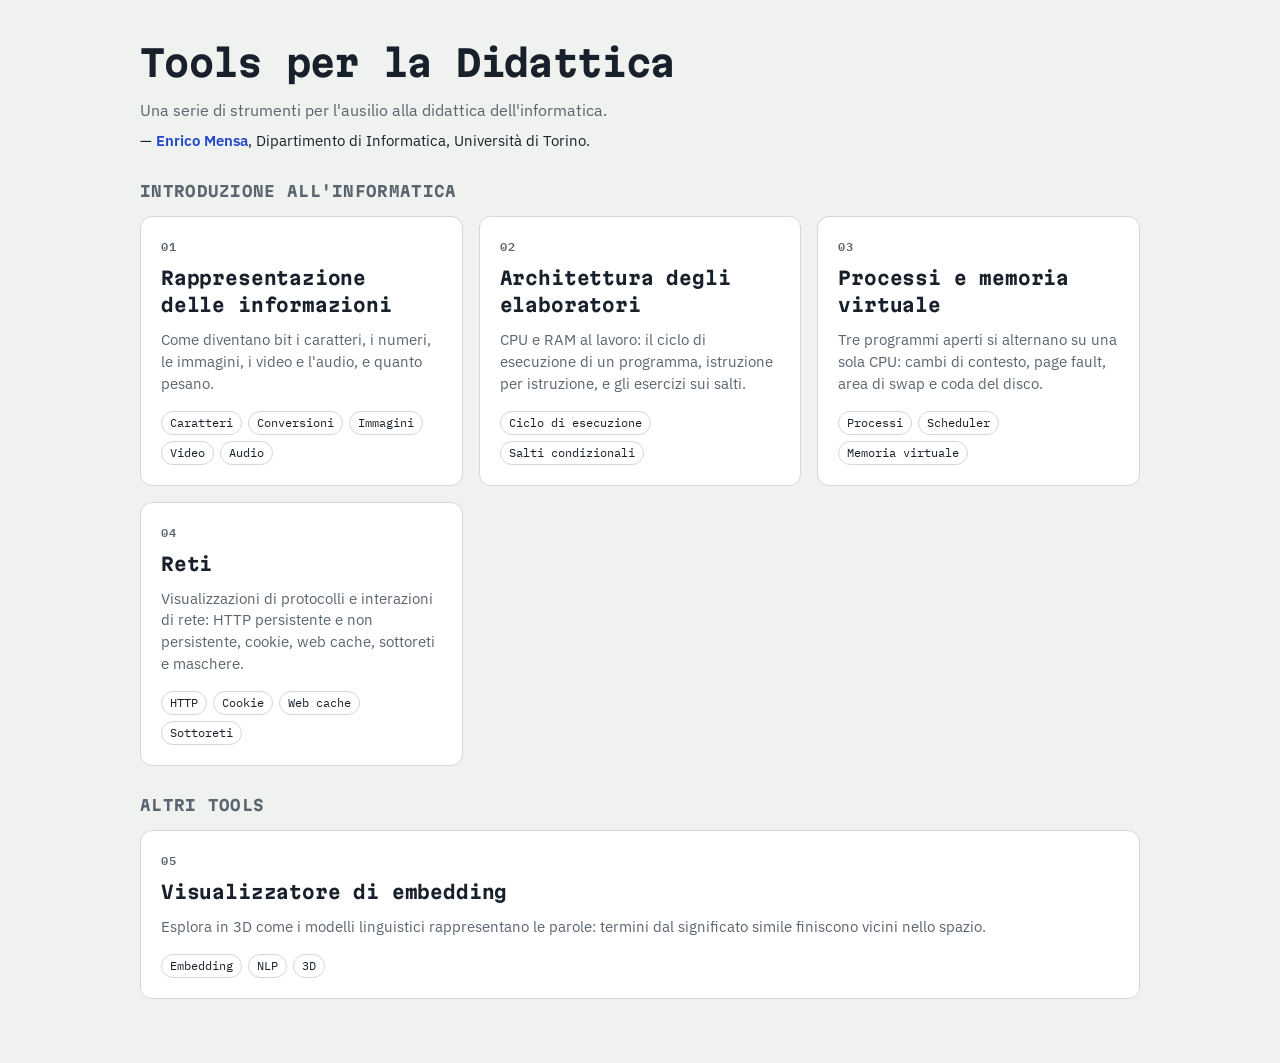
==== index.html @ c63fa7c9 "Reti: scheda Sottoreti con blocchi, maschere e indirizzi" ====
<!doctype html>
<html lang="it">
<head>
<meta charset="utf-8">
<meta name="viewport" content="width=device-width, initial-scale=1">
<title>Tools per la Didattica</title>
<link rel="preconnect" href="https://fonts.googleapis.com">
<link rel="preconnect" href="https://fonts.gstatic.com" crossorigin>
<link rel="stylesheet" href="https://fonts.googleapis.com/css2?family=Martian+Mono:wght@500;700&family=IBM+Plex+Sans:wght@400;500;600&family=IBM+Plex+Mono:wght@400;500;600&display=swap">
<style>
:root {
  --paper: #EFF2EF; --card: #FFFFFF; --ink: #18212B; --muted: #5A6570; --line: #D3D9D5;
  --accent: #2346C8; --accent-soft: #E3E8FA;
  --f-display: "Martian Mono", "IBM Plex Mono", ui-monospace, monospace;
  --f-body: "IBM Plex Sans", system-ui, -apple-system, "Segoe UI", sans-serif;
  --f-mono: "IBM Plex Mono", ui-monospace, Menlo, Consolas, monospace;
}
@media (prefers-color-scheme: dark) {
  :root:not([data-theme="light"]) { --paper: #11161B; --card: #192028; --ink: #E5EAEE; --muted: #98A3AE; --line: #2B343E; --accent: #8098FF; --accent-soft: #1F2848; color-scheme: dark; }
}
:root[data-theme="dark"] { --paper: #11161B; --card: #192028; --ink: #E5EAEE; --muted: #98A3AE; --line: #2B343E; --accent: #8098FF; --accent-soft: #1F2848; color-scheme: dark; }
* { box-sizing: border-box; }
body { margin: 0; background: var(--paper); color: var(--ink); font-family: var(--f-body); font-size: 15px; line-height: 1.5; }
.wrap { max-width: 1040px; margin: 0 auto; padding: 36px 20px 64px; display: grid; gap: 28px; }
header { display: grid; gap: 8px; }
h1 { font-family: var(--f-display); font-weight: 700; font-size: clamp(26px, 4vw, 36px); letter-spacing: -0.02em; margin: 0; }
.lede { margin: 0; color: var(--muted); max-width: 64ch; font-size: 16px; }
.cards { list-style: none; margin: 0; padding: 0; display: grid; grid-template-columns: repeat(auto-fit, minmax(280px, 1fr)); gap: 16px; }
.card { display: grid; grid-template-rows: auto auto 1fr auto; gap: 10px; height: 100%; padding: 20px; background: var(--card); border: 1px solid var(--line); border-radius: 12px; color: inherit; text-decoration: none; transition: border-color .15s, transform .15s; }
.card:hover { border-color: var(--accent); transform: translateY(-2px); }
.card:focus-visible { outline: 2px solid var(--accent); outline-offset: 2px; }
.num { font-family: var(--f-mono); font-size: 12px; font-weight: 600; color: var(--muted); letter-spacing: .08em; text-transform: uppercase; }
.card h2 { margin: 0; font-family: var(--f-display); font-size: 18px; font-weight: 700; letter-spacing: -0.01em; }
.card p { margin: 0; color: var(--muted); font-size: 14.5px; }
.tags { display: flex; flex-wrap: wrap; gap: 6px; padding-top: 6px; }
.tags span { font-family: var(--f-mono); font-size: 12px; padding: 2px 8px; border-radius: 999px; border: 1px solid var(--line); color: var(--ink); }
.group { display: grid; gap: 14px; }
.section { margin: 0; font-family: var(--f-display); font-size: 15px; font-weight: 700; letter-spacing: .02em; color: var(--muted); text-transform: uppercase; }
.go { font-weight: 600; font-size: 14px; color: var(--accent); }
.byline { margin: 0; font-size: 14.5px; color: var(--ink); }
.byline a { color: var(--accent); font-weight: 600; text-decoration: none; }
.byline a:hover { text-decoration: underline; }
</style>
</head>
<body>
<main class="wrap">
  <header>
    <h1>Tools per la Didattica</h1>
    <p class="lede">Una serie di strumenti per l'ausilio alla didattica dell'informatica.</p>
    <p class="byline">— <a href="https://mensae.github.io/">Enrico Mensa</a>, Dipartimento di Informatica, Università di Torino.</p>
  </header>
  <section class="group">
  <h2 class="section">Introduzione all'Informatica</h2>
  <ul class="cards">
    <li><a class="card" href="intro-informatica/rappresentazione.html">
      <span class="num">01</span>
      <h2>Rappresentazione delle informazioni</h2>
      <p>Come diventano bit i caratteri, i numeri, le immagini, i video e l'audio, e quanto pesano.</p>
      <div><div class="tags"><span>Caratteri</span><span>Conversioni</span><span>Immagini</span><span>Video</span><span>Audio</span></div></div>
    </a></li>
    <li><a class="card" href="intro-informatica/architettura.html">
      <span class="num">02</span>
      <h2>Architettura degli elaboratori</h2>
      <p>CPU e RAM al lavoro: il ciclo di esecuzione di un programma, istruzione per istruzione, e gli esercizi sui salti.</p>
      <div><div class="tags"><span>Ciclo di esecuzione</span><span>Salti condizionali</span></div></div>
    </a></li>
    <li><a class="card" href="intro-informatica/processi.html">
      <span class="num">03</span>
      <h2>Processi e memoria virtuale</h2>
      <p>Tre programmi aperti si alternano su una sola CPU: cambi di contesto, page fault, area di swap e coda del disco.</p>
      <div><div class="tags"><span>Processi</span><span>Scheduler</span><span>Memoria virtuale</span></div></div>
    </a></li>
    <li><a class="card" href="intro-informatica/reti.html">
      <span class="num">04</span>
      <h2>Reti</h2>
      <p>Visualizzazioni di protocolli e interazioni di rete: HTTP persistente e non persistente, cookie, web cache, sottoreti e maschere.</p>
      <div><div class="tags"><span>HTTP</span><span>Cookie</span><span>Web cache</span><span>Sottoreti</span></div></div>
    </a></li>
  </ul>
  </section>
  <section class="group">
  <h2 class="section">Altri Tools</h2>
  <ul class="cards">
    <li><a class="card" href="embeddings/">
      <span class="num">05</span>
      <h2>Visualizzatore di embedding</h2>
      <p>Esplora in 3D come i modelli linguistici rappresentano le parole: termini dal significato simile finiscono vicini nello spazio.</p>
      <div><div class="tags"><span>Embedding</span><span>NLP</span><span>3D</span></div></div>
    </a></li>
  </ul>
  </section>
</main>
</body>
</html>
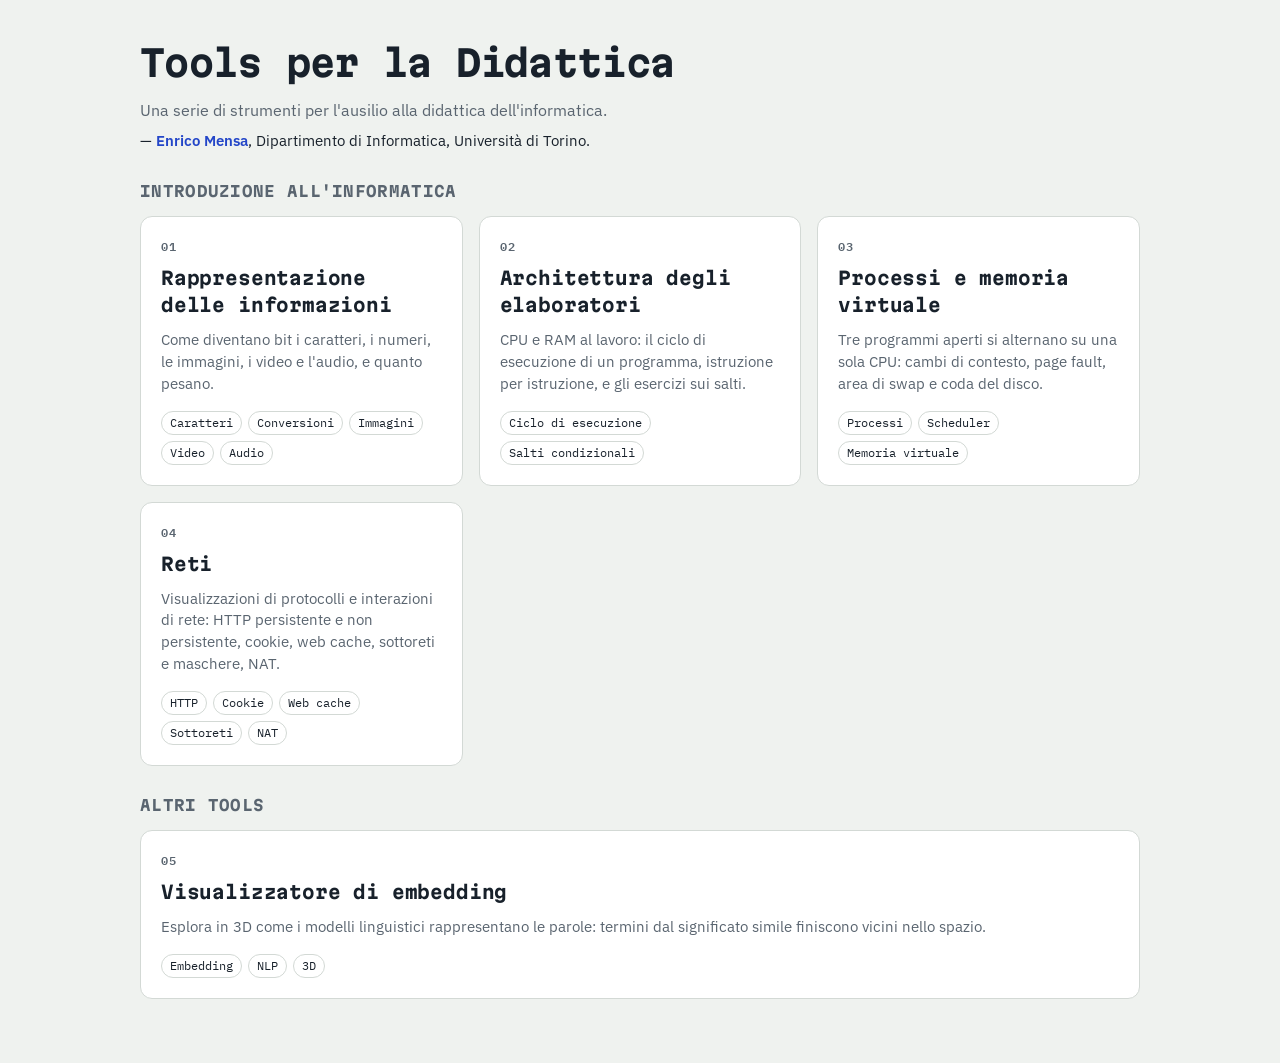
==== commit e38cea9b: "Reti: scheda NAT con tabella di traduzione e riscrittura dei pacchetti" ====
--- a/index.html
+++ b/index.html
@@ -73,8 +73,8 @@
     <li><a class="card" href="intro-informatica/reti.html">
       <span class="num">04</span>
       <h2>Reti</h2>
-      <p>Visualizzazioni di protocolli e interazioni di rete: HTTP persistente e non persistente, cookie, web cache, sottoreti e maschere.</p>
-      <div><div class="tags"><span>HTTP</span><span>Cookie</span><span>Web cache</span><span>Sottoreti</span></div></div>
+      <p>Visualizzazioni di protocolli e interazioni di rete: HTTP persistente e non persistente, cookie, web cache, sottoreti e maschere, NAT.</p>
+      <div><div class="tags"><span>HTTP</span><span>Cookie</span><span>Web cache</span><span>Sottoreti</span><span>NAT</span></div></div>
     </a></li>
   </ul>
   </section>
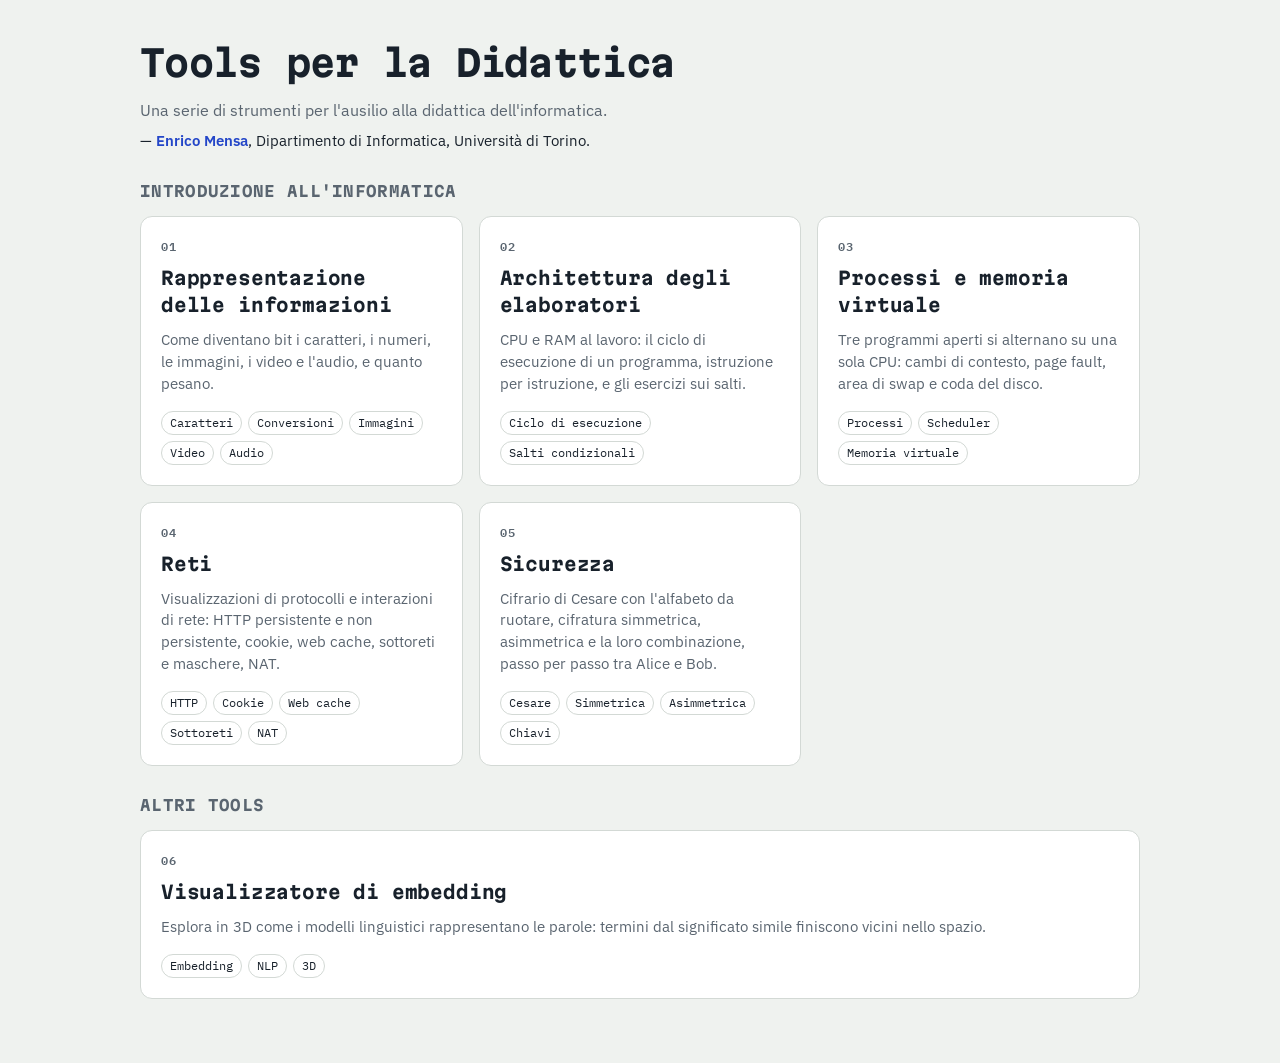
==== commit 85e8fa52: "Aggiungi la pagina Sicurezza: Cesare, cifratura simmetrica, asimmetrica e combinata Reti: icone più " ====
--- a/index.html
+++ b/index.html
@@ -76,13 +76,19 @@
       <p>Visualizzazioni di protocolli e interazioni di rete: HTTP persistente e non persistente, cookie, web cache, sottoreti e maschere, NAT.</p>
       <div><div class="tags"><span>HTTP</span><span>Cookie</span><span>Web cache</span><span>Sottoreti</span><span>NAT</span></div></div>
     </a></li>
+    <li><a class="card" href="intro-informatica/sicurezza.html">
+      <span class="num">05</span>
+      <h2>Sicurezza</h2>
+      <p>Cifrario di Cesare con l'alfabeto da ruotare, cifratura simmetrica, asimmetrica e la loro combinazione, passo per passo tra Alice e Bob.</p>
+      <div><div class="tags"><span>Cesare</span><span>Simmetrica</span><span>Asimmetrica</span><span>Chiavi</span></div></div>
+    </a></li>
   </ul>
   </section>
   <section class="group">
   <h2 class="section">Altri Tools</h2>
   <ul class="cards">
     <li><a class="card" href="embeddings/">
-      <span class="num">05</span>
+      <span class="num">06</span>
       <h2>Visualizzatore di embedding</h2>
       <p>Esplora in 3D come i modelli linguistici rappresentano le parole: termini dal significato simile finiscono vicini nello spazio.</p>
       <div><div class="tags"><span>Embedding</span><span>NLP</span><span>3D</span></div></div>
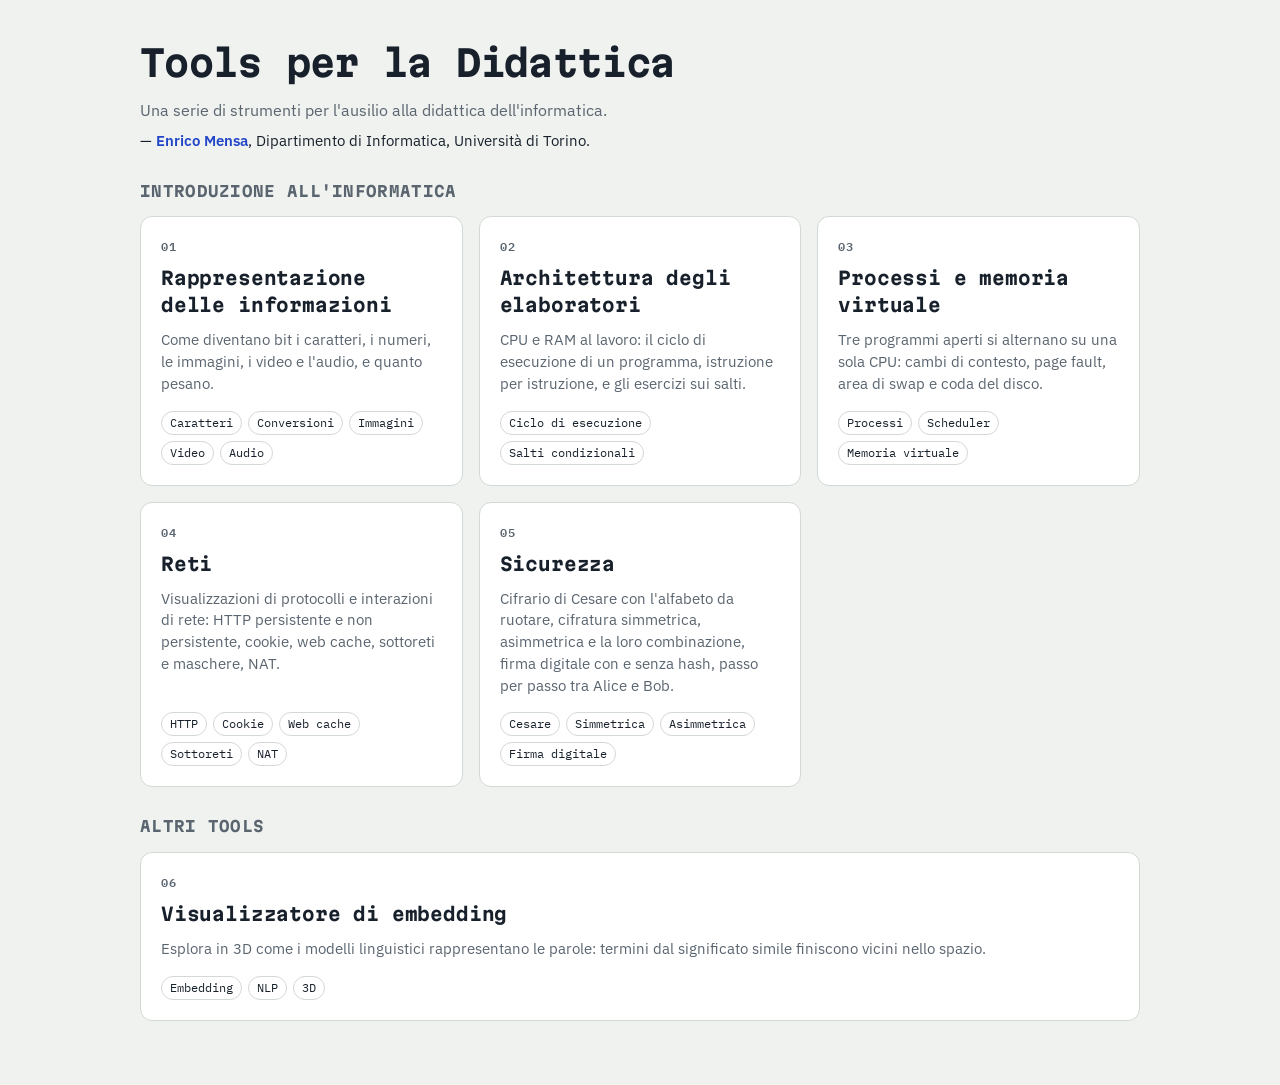
==== commit 6f57198b: "Sicurezza: scheda Firma digitale con e senza hash, frecce dritte e box colorati - nuova scheda Firma" ====
--- a/index.html
+++ b/index.html
@@ -79,8 +79,8 @@
     <li><a class="card" href="intro-informatica/sicurezza.html">
       <span class="num">05</span>
       <h2>Sicurezza</h2>
-      <p>Cifrario di Cesare con l'alfabeto da ruotare, cifratura simmetrica, asimmetrica e la loro combinazione, passo per passo tra Alice e Bob.</p>
-      <div><div class="tags"><span>Cesare</span><span>Simmetrica</span><span>Asimmetrica</span><span>Chiavi</span></div></div>
+      <p>Cifrario di Cesare con l'alfabeto da ruotare, cifratura simmetrica, asimmetrica e la loro combinazione, firma digitale con e senza hash, passo per passo tra Alice e Bob.</p>
+      <div><div class="tags"><span>Cesare</span><span>Simmetrica</span><span>Asimmetrica</span><span>Firma digitale</span></div></div>
     </a></li>
   </ul>
   </section>
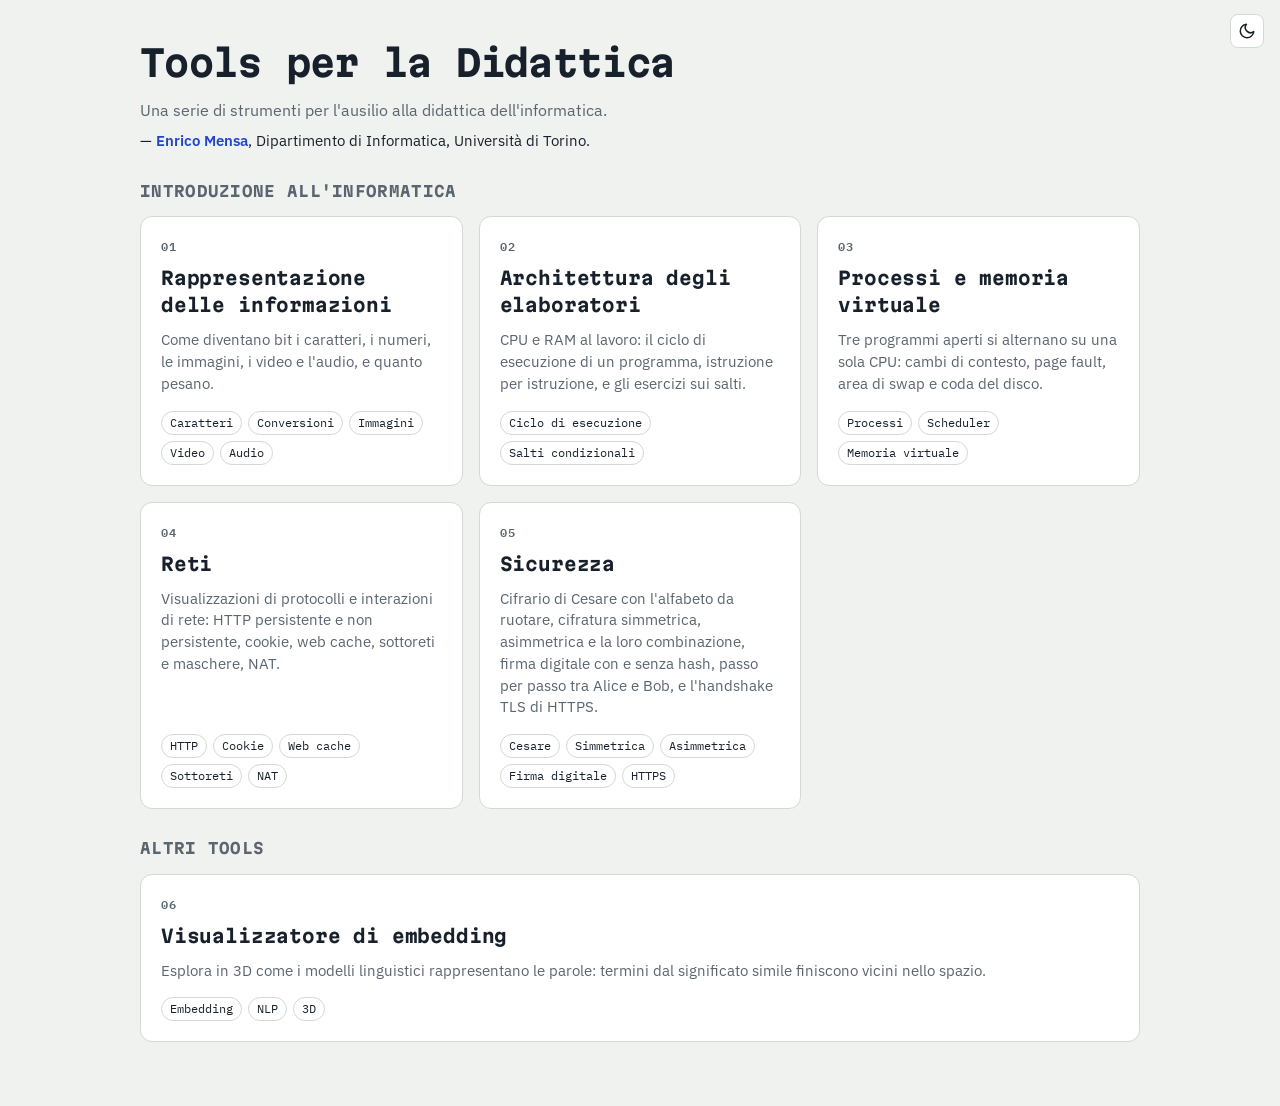
==== commit 58c66844: "Sicurezza: scheda HTTPS con l'handshake TLS; interruttore tema chiaro/scuro in tutte le pagine - nuo" ====
--- a/index.html
+++ b/index.html
@@ -8,6 +8,13 @@
 <link rel="preconnect" href="https://fonts.gstatic.com" crossorigin>
 <link rel="stylesheet" href="https://fonts.googleapis.com/css2?family=Martian+Mono:wght@500;700&family=IBM+Plex+Sans:wght@400;500;600&family=IBM+Plex+Mono:wght@400;500;600&display=swap">
 <style>
+/* Interruttore tema chiaro / scuro */
+.theme-tg { flex: none; margin-left: auto; width: 34px; height: 34px; display: inline-grid; place-items: center; padding: 0; border: 1px solid var(--line); border-radius: 8px; background: var(--card); color: var(--ink); cursor: pointer; }
+.theme-tg:hover { border-color: var(--accent); color: var(--accent); }
+.theme-tg:focus-visible { outline: 2px solid var(--accent); outline-offset: 2px; }
+.theme-tg svg { width: 18px; height: 18px; display: block; }
+.theme-tg.float { position: fixed; top: 14px; right: 16px; z-index: 50; }
+
 :root {
   --paper: #EFF2EF; --card: #FFFFFF; --ink: #18212B; --muted: #5A6570; --line: #D3D9D5;
   --accent: #2346C8; --accent-soft: #E3E8FA;
@@ -41,8 +48,13 @@
 .byline a { color: var(--accent); font-weight: 600; text-decoration: none; }
 .byline a:hover { text-decoration: underline; }
 </style>
+<script>
+// Tema scelto con l'interruttore in alto a destra (vale per tutte le pagine): applicato subito, prima di disegnare.
+try { var tm = localStorage.getItem('theme'); if (tm === 'dark' || tm === 'light') document.documentElement.setAttribute('data-theme', tm); } catch (e) {}
+</script>
 </head>
 <body>
+<button class="theme-tg float" type="button" id="theme-tg" aria-label="Tema scuro" aria-pressed="false"></button>
 <main class="wrap">
   <header>
     <h1>Tools per la Didattica</h1>
@@ -79,8 +91,8 @@
     <li><a class="card" href="intro-informatica/sicurezza.html">
       <span class="num">05</span>
       <h2>Sicurezza</h2>
-      <p>Cifrario di Cesare con l'alfabeto da ruotare, cifratura simmetrica, asimmetrica e la loro combinazione, firma digitale con e senza hash, passo per passo tra Alice e Bob.</p>
-      <div><div class="tags"><span>Cesare</span><span>Simmetrica</span><span>Asimmetrica</span><span>Firma digitale</span></div></div>
+      <p>Cifrario di Cesare con l'alfabeto da ruotare, cifratura simmetrica, asimmetrica e la loro combinazione, firma digitale con e senza hash, passo per passo tra Alice e Bob, e l'handshake TLS di HTTPS.</p>
+      <div><div class="tags"><span>Cesare</span><span>Simmetrica</span><span>Asimmetrica</span><span>Firma digitale</span><span>HTTPS</span></div></div>
     </a></li>
   </ul>
   </section>
@@ -96,5 +108,30 @@
   </ul>
   </section>
 </main>
+<script>
+// Interruttore tema chiaro / scuro: la scelta resta salvata per tutte le pagine.
+(function () {
+  var b = document.getElementById('theme-tg'), root = document.documentElement;
+  var mq = window.matchMedia ? window.matchMedia('(prefers-color-scheme: dark)') : null;
+  var MOON = '<svg viewBox="0 0 24 24" fill="none" stroke="currentColor" stroke-width="2" stroke-linecap="round" stroke-linejoin="round" aria-hidden="true"><path d="M21 12.8A9 9 0 1 1 11.2 3a7 7 0 0 0 9.8 9.8z"/></svg>';
+  var SUN = '<svg viewBox="0 0 24 24" fill="none" stroke="currentColor" stroke-width="2" stroke-linecap="round" aria-hidden="true"><circle cx="12" cy="12" r="4.5"/><path d="M12 1.5v2.5M12 20v2.5M1.5 12H4M20 12h2.5M4.6 4.6l1.8 1.8M17.6 17.6l1.8 1.8M4.6 19.4l1.8-1.8M17.6 6.4l1.8-1.8"/></svg>';
+  function dark() { var t = root.getAttribute('data-theme'); return t ? t === 'dark' : !!(mq && mq.matches); }
+  function sync() {
+    var d = dark();
+    b.innerHTML = d ? SUN : MOON;
+    b.setAttribute('aria-pressed', d ? 'true' : 'false');
+    b.setAttribute('aria-label', 'Tema scuro');
+    b.title = d ? 'Passa al tema chiaro' : 'Passa al tema scuro';
+  }
+  b.addEventListener('click', function () {
+    var t = dark() ? 'light' : 'dark';
+    root.setAttribute('data-theme', t);
+    try { localStorage.setItem('theme', t); } catch (e) {}
+    sync();
+  });
+  if (mq && mq.addEventListener) mq.addEventListener('change', sync);
+  sync();
+})();
+</script>
 </body>
 </html>
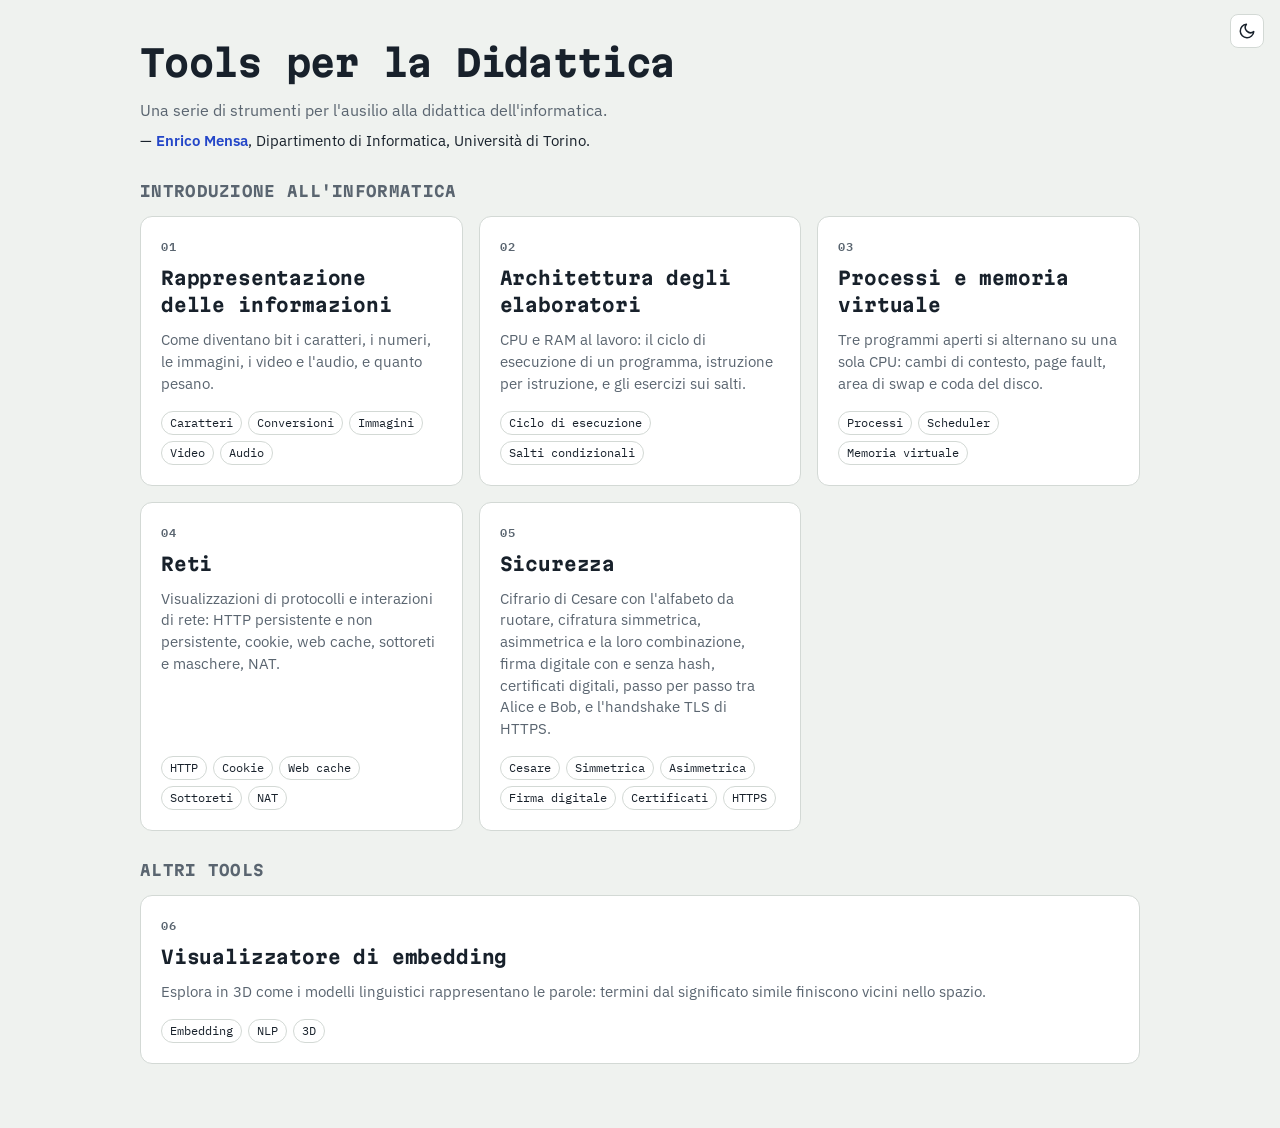
==== commit fab4518f: "Sicurezza: scheda Certificati digitali; frecce per la barra delle schede troppo lunga - nuova scheda" ====
--- a/index.html
+++ b/index.html
@@ -91,8 +91,8 @@
     <li><a class="card" href="intro-informatica/sicurezza.html">
       <span class="num">05</span>
       <h2>Sicurezza</h2>
-      <p>Cifrario di Cesare con l'alfabeto da ruotare, cifratura simmetrica, asimmetrica e la loro combinazione, firma digitale con e senza hash, passo per passo tra Alice e Bob, e l'handshake TLS di HTTPS.</p>
-      <div><div class="tags"><span>Cesare</span><span>Simmetrica</span><span>Asimmetrica</span><span>Firma digitale</span><span>HTTPS</span></div></div>
+      <p>Cifrario di Cesare con l'alfabeto da ruotare, cifratura simmetrica, asimmetrica e la loro combinazione, firma digitale con e senza hash, certificati digitali, passo per passo tra Alice e Bob, e l'handshake TLS di HTTPS.</p>
+      <div><div class="tags"><span>Cesare</span><span>Simmetrica</span><span>Asimmetrica</span><span>Firma digitale</span><span>Certificati</span><span>HTTPS</span></div></div>
     </a></li>
   </ul>
   </section>
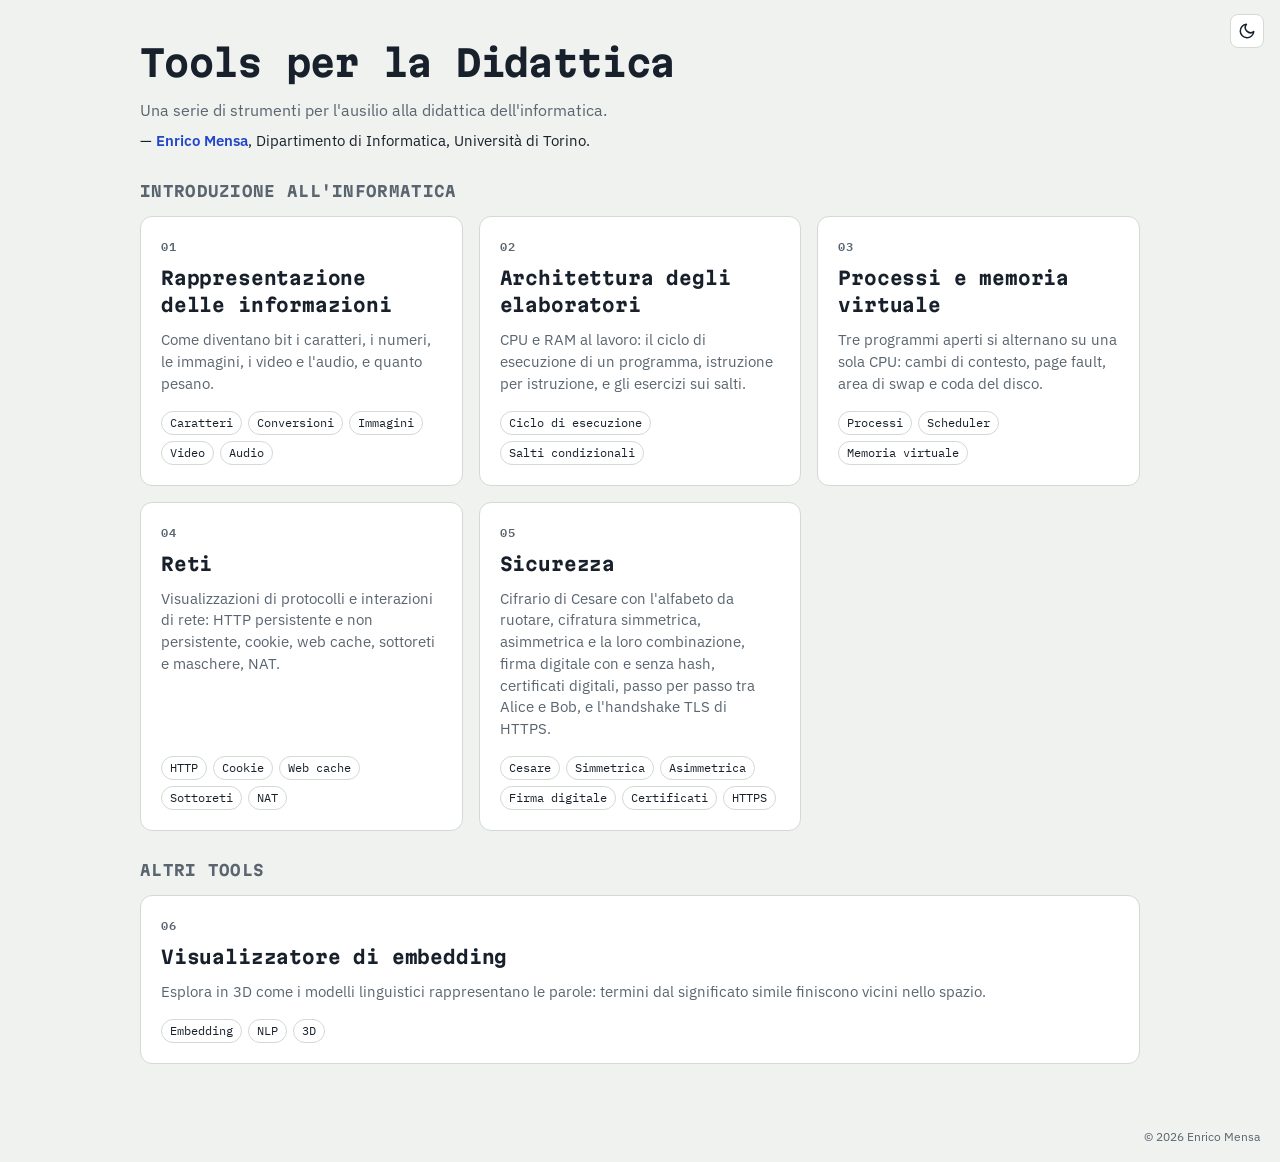
==== commit 1797a920: "Sicurezza: certificati più ordinati con chiavi verdi della CA, HTTPS con richiesta e risposta cifrat" ====
--- a/index.html
+++ b/index.html
@@ -14,6 +14,8 @@
 .theme-tg:focus-visible { outline: 2px solid var(--accent); outline-offset: 2px; }
 .theme-tg svg { width: 18px; height: 18px; display: block; }
 .theme-tg.float { position: fixed; top: 14px; right: 16px; z-index: 50; }
+/* Copyright in fondo a destra */
+.copy { margin: 0; padding: 0 20px 16px; text-align: right; font-size: 12px; color: var(--muted); }
 
 :root {
   --paper: #EFF2EF; --card: #FFFFFF; --ink: #18212B; --muted: #5A6570; --line: #D3D9D5;
@@ -133,5 +135,6 @@
   sync();
 })();
 </script>
+<footer class="copy">© 2026 Enrico Mensa</footer>
 </body>
 </html>
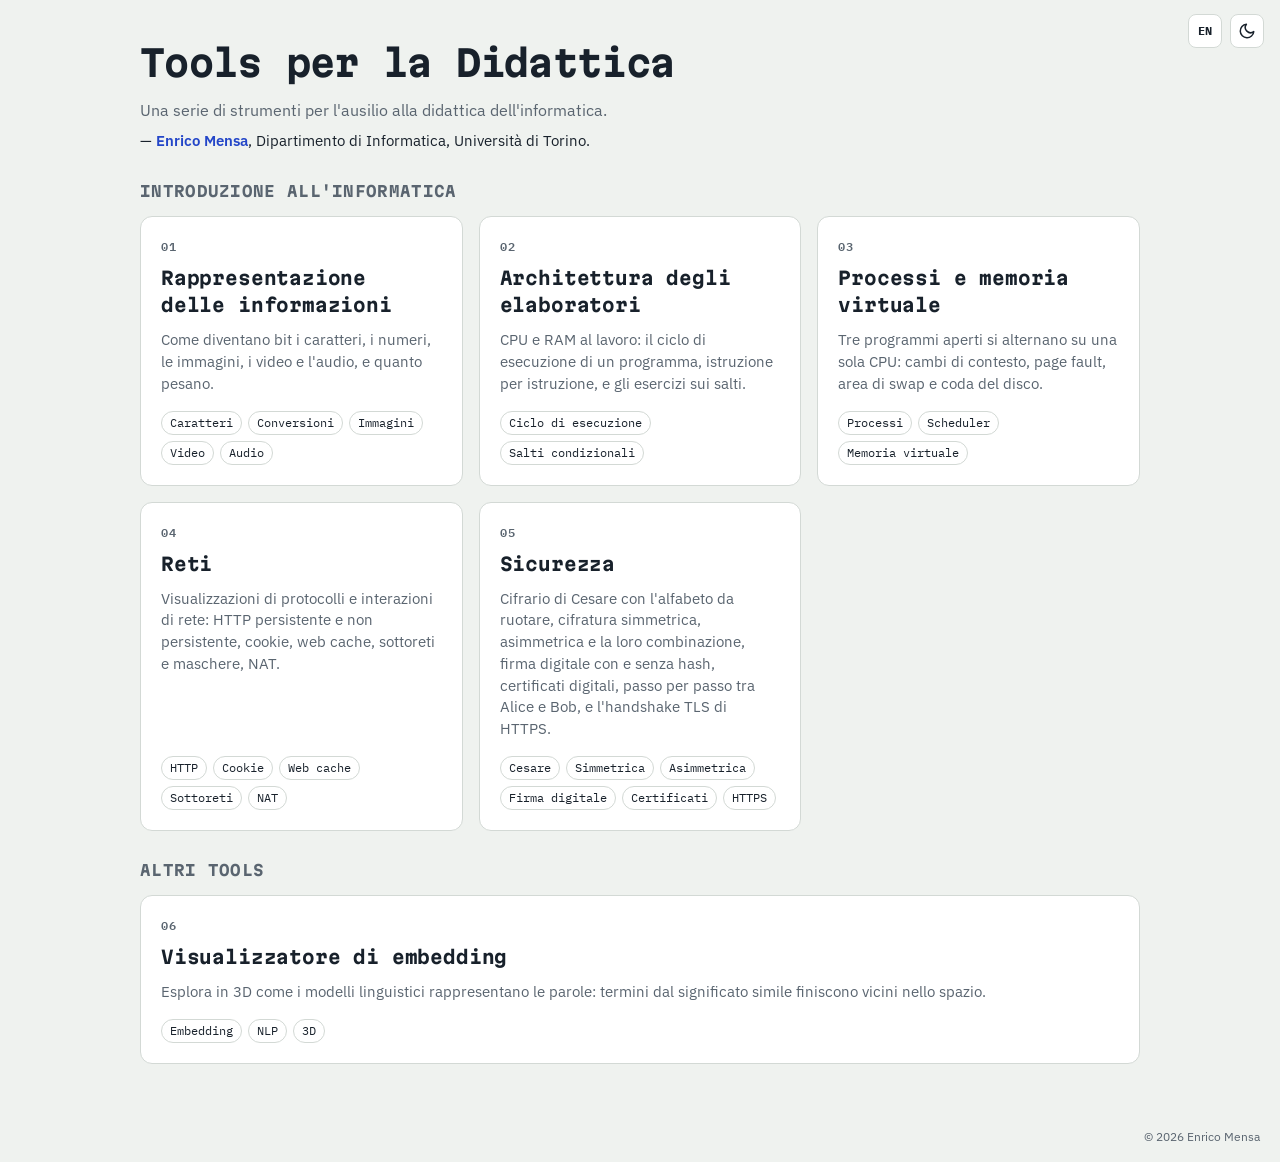
==== commit 690afe30: "Versione inglese di tutte le pagine, con il pulsante EN/IT accanto al tema chiaro/scuro" ====
--- a/index.html
+++ b/index.html
@@ -14,6 +14,10 @@
 .theme-tg:focus-visible { outline: 2px solid var(--accent); outline-offset: 2px; }
 .theme-tg svg { width: 18px; height: 18px; display: block; }
 .theme-tg.float { position: fixed; top: 14px; right: 16px; z-index: 50; }
+/* Pulsante della lingua, accanto a quello del tema */
+.lang-tg { font: 700 12px/1 var(--f-mono, ui-monospace, monospace); letter-spacing: .04em; }
+.topnav-in > .theme-tg.lang-tg { position: absolute; right: 62px; top: 50%; transform: translateY(-50%); }
+.lang-tg.float { position: fixed; top: 14px; right: 58px; z-index: 50; }
 /* Copyright in fondo a destra */
 .copy { margin: 0; padding: 0 20px 16px; text-align: right; font-size: 12px; color: var(--muted); }
 
@@ -54,9 +58,48 @@
 // Tema scelto con l'interruttore in alto a destra (vale per tutte le pagine): applicato subito, prima di disegnare.
 try { var tm = localStorage.getItem('theme'); if (tm === 'dark' || tm === 'light') document.documentElement.setAttribute('data-theme', tm); } catch (e) {}
 </script>
+<script>
+// Lingua dei testi (italiano o inglese): si sceglie con il pulsante in alto a destra e vale per tutte le pagine.
+// ?lang=en (o ?lang=it) nell'indirizzo la impone, per esempio in un link.
+var LANG = (function () {
+  var q = /[?&]lang=(it|en)(&|$)/.exec(location.search);
+  if (q) return q[1];
+  try { var v = localStorage.getItem('lang'); if (v === 'it' || v === 'en') return v; } catch (e) {}
+  return 'it';
+})();
+document.documentElement.lang = LANG;
+// TX('testo italiano', 'English text'): il testo nella lingua attiva (usato dagli script delle pagine).
+function TX(it, en) { return LANG === 'en' && en != null ? en : it; }
+// Testi fissi dell'HTML: ogni pagina mette in I18N le traduzioni, cercate per contenuto italiano dell'elemento
+// (spazi normalizzati), e chiama i18nApply() subito dopo l'HTML, prima dei suoi script; quello che non ha
+// traduzione resta in italiano.
+var I18N = {};
+function i18nApply() {
+  if (LANG !== 'en') return;
+  var ATTR = ['title', 'aria-label', 'placeholder', 'alt', 'value'], SKIP = { SCRIPT: 1, STYLE: 1, svg: 1, TEXTAREA: 1 };
+  function norm(s) { return s.replace(/\s+/g, ' ').trim(); }
+  (function walk(e) {
+    for (var n = e.firstChild; n; n = n.nextSibling) {
+      // Testo sciolto accanto ad altri elementi (per esempio l'etichetta di un campo): si traduce da solo.
+      if (n.nodeType === 3) {
+        var k = norm(n.nodeValue), tt = k && I18N[k];
+        if (tt != null) n.nodeValue = n.nodeValue.replace(/^(\s*)[\s\S]*?(\s*)$/, function (m, a, b) { return a + tt + b; });
+        continue;
+      }
+      if (n.nodeType !== 1) continue;
+      var c = n;
+      ATTR.forEach(function (a) { var v = c.getAttribute(a), t = v && I18N[norm(v)]; if (t != null) c.setAttribute(a, t); });
+      if (SKIP[c.tagName]) continue;
+      var h = c.innerHTML;
+      if (h.length < 6000) { var t = I18N[norm(h)]; if (t != null) { c.innerHTML = t; continue; } }
+      walk(c);
+    }
+  })(document.documentElement);
+}
+</script>
 </head>
 <body>
-<button class="theme-tg float" type="button" id="theme-tg" aria-label="Tema scuro" aria-pressed="false"></button>
+<button class="theme-tg lang-tg float" type="button" id="lang-tg"></button><button class="theme-tg float" type="button" id="theme-tg" aria-label="Tema scuro" aria-pressed="false"></button>
 <main class="wrap">
   <header>
     <h1>Tools per la Didattica</h1>
@@ -111,6 +154,35 @@
   </section>
 </main>
 <script>
+// Traduzioni inglesi dei testi fissi qui sopra (chiave: il testo italiano, come nell'HTML).
+Object.assign(I18N, {
+"Tools per la Didattica": "Teaching Tools",
+"Una serie di strumenti per l'ausilio alla didattica dell'informatica.": "A collection of tools to help teach computer science.",
+"— <a href=\"https://mensae.github.io/\">Enrico Mensa<\/a>, Dipartimento di Informatica, Università di Torino.": "— <a href=\"https://mensae.github.io/\">Enrico Mensa<\/a>, Department of Computer Science, University of Turin.",
+"Introduzione all'Informatica": "Introduction to Computer Science",
+"Rappresentazione delle informazioni": "Representing information",
+"Come diventano bit i caratteri, i numeri, le immagini, i video e l'audio, e quanto pesano.": "How characters, numbers, images, video and audio become bits, and how much space they take.",
+"<span>Caratteri<\/span><span>Conversioni<\/span><span>Immagini<\/span><span>Video<\/span><span>Audio<\/span>": "<span>Characters<\/span><span>Conversions<\/span><span>Images<\/span><span>Video<\/span><span>Audio<\/span>",
+"Architettura degli elaboratori": "Computer architecture",
+"CPU e RAM al lavoro: il ciclo di esecuzione di un programma, istruzione per istruzione, e gli esercizi sui salti.": "CPU and RAM at work: the execution cycle of a program, one instruction at a time, and exercises on jumps.",
+"<span>Ciclo di esecuzione<\/span><span>Salti condizionali<\/span>": "<span>Execution cycle<\/span><span>Conditional jumps<\/span>",
+"Processi e memoria virtuale": "Processes and virtual memory",
+"Tre programmi aperti si alternano su una sola CPU: cambi di contesto, page fault, area di swap e coda del disco.": "Three open programs take turns on a single CPU: context switches, page faults, swap area and disk queue.",
+"<span>Processi<\/span><span>Scheduler<\/span><span>Memoria virtuale<\/span>": "<span>Processes<\/span><span>Scheduler<\/span><span>Virtual memory<\/span>",
+"Reti": "Networks",
+"Visualizzazioni di protocolli e interazioni di rete: HTTP persistente e non persistente, cookie, web cache, sottoreti e maschere, NAT.": "Visualisations of network protocols and interactions: persistent and non-persistent HTTP, cookies, web caches, subnets and masks, NAT.",
+"<span>HTTP<\/span><span>Cookie<\/span><span>Web cache<\/span><span>Sottoreti<\/span><span>NAT<\/span>": "<span>HTTP<\/span><span>Cookies<\/span><span>Web cache<\/span><span>Subnets<\/span><span>NAT<\/span>",
+"Sicurezza": "Security",
+"Cifrario di Cesare con l'alfabeto da ruotare, cifratura simmetrica, asimmetrica e la loro combinazione, firma digitale con e senza hash, certificati digitali, passo per passo tra Alice e Bob, e l'handshake TLS di HTTPS.": "The Caesar cipher with a rotating alphabet, symmetric and asymmetric encryption and their combination, digital signatures with and without hashing, digital certificates, step by step between Alice and Bob, and the TLS handshake of HTTPS.",
+"<span>Cesare<\/span><span>Simmetrica<\/span><span>Asimmetrica<\/span><span>Firma digitale<\/span><span>Certificati<\/span><span>HTTPS<\/span>": "<span>Caesar<\/span><span>Symmetric<\/span><span>Asymmetric<\/span><span>Digital signature<\/span><span>Certificates<\/span><span>HTTPS<\/span>",
+"Altri Tools": "Other tools",
+"Visualizzatore di embedding": "Embedding viewer",
+"Esplora in 3D come i modelli linguistici rappresentano le parole: termini dal significato simile finiscono vicini nello spazio.": "Explore in 3D how language models represent words: terms with similar meanings end up close together in space.",
+"Tema scuro": "Dark theme"
+});
+i18nApply();
+</script>
+<script>
 // Interruttore tema chiaro / scuro: la scelta resta salvata per tutte le pagine.
 (function () {
   var b = document.getElementById('theme-tg'), root = document.documentElement;
@@ -122,8 +194,8 @@
     var d = dark();
     b.innerHTML = d ? SUN : MOON;
     b.setAttribute('aria-pressed', d ? 'true' : 'false');
-    b.setAttribute('aria-label', 'Tema scuro');
-    b.title = d ? 'Passa al tema chiaro' : 'Passa al tema scuro';
+    b.setAttribute('aria-label', TX('Tema scuro', 'Dark theme'));
+    b.title = d ? TX('Passa al tema chiaro', 'Switch to light theme') : TX('Passa al tema scuro', 'Switch to dark theme');
   }
   b.addEventListener('click', function () {
     var t = dark() ? 'light' : 'dark';
@@ -136,5 +208,22 @@
 })();
 </script>
 <footer class="copy">© 2026 Enrico Mensa</footer>
+<script>
+// Pulsante della lingua: mostra la lingua in cui si passa; la scelta resta salvata e la pagina si ricarica (stessa scheda).
+(function () {
+  var b = document.getElementById('lang-tg');
+  if (!b) return;
+  var to = LANG === 'en' ? 'it' : 'en';
+  b.textContent = to.toUpperCase();
+  b.title = LANG === 'en' ? 'Passa all\'italiano' : 'Switch to English';
+  b.setAttribute('aria-label', b.title);
+  b.setAttribute('lang', to);
+  b.addEventListener('click', function () {
+    try { localStorage.setItem('lang', to); } catch (e) {}
+    var s = location.search.replace(/([?&])lang=(it|en)(&|$)/, function (m, a, x, c) { return c ? a : ''; }).replace(/[?&]$/, '');
+    if (s !== location.search) location.search = s; else location.reload();
+  });
+})();
+</script>
 </body>
 </html>
